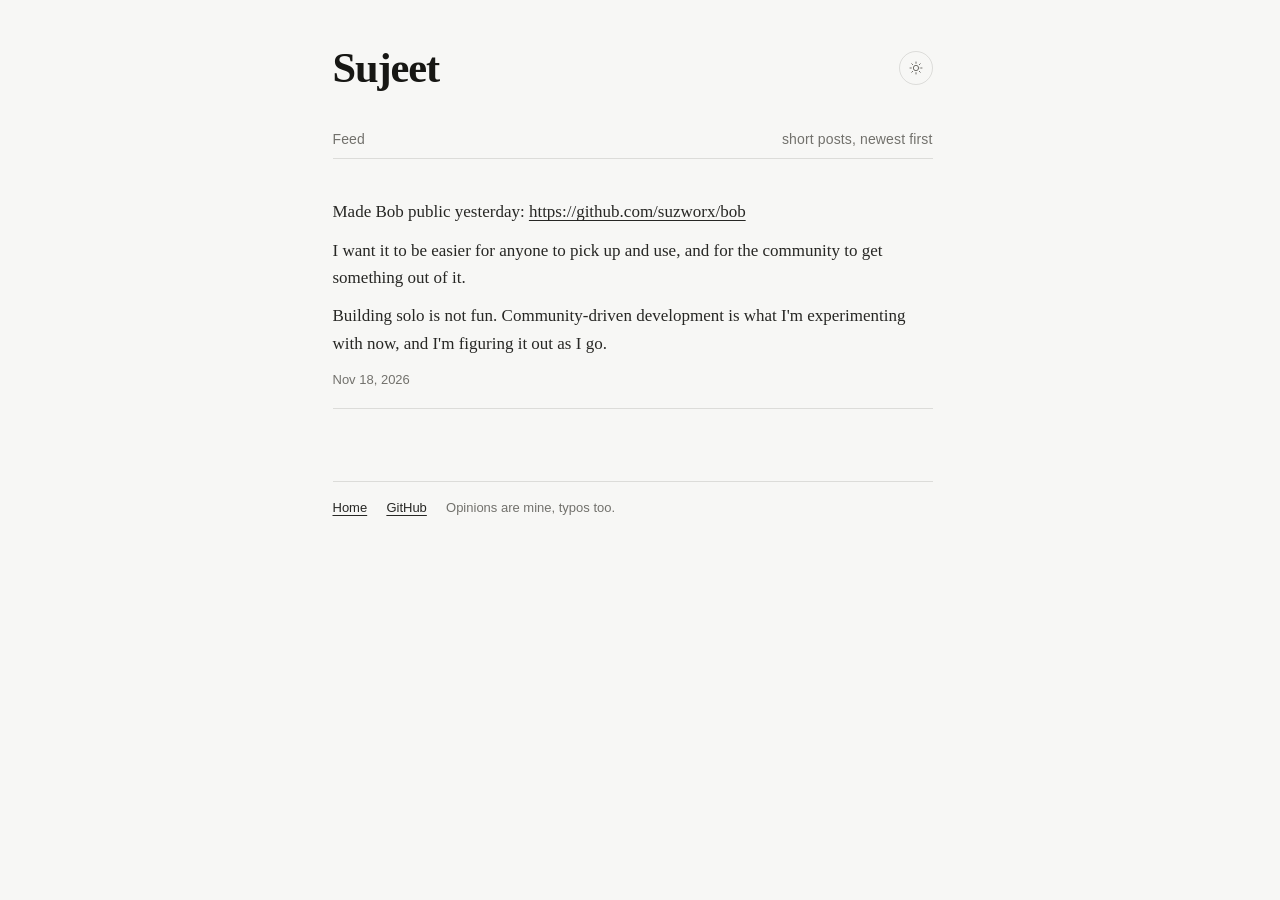
==== feed.html @ 8b657911 "Turn notes into a feed, with a Feed tab on the home bio Co-Authored-By: Claude Opus 5.5 <noreply@ant" ====
<!doctype html>
<html lang="en">
  <head>
    <meta charset="UTF-8" />
    <meta name="viewport" content="width=device-width, initial-scale=1" />
    <meta name="theme-color" content="#f7f7f5" media="(prefers-color-scheme: light)" />
    <meta name="theme-color" content="#191a1c" media="(prefers-color-scheme: dark)" />
    <meta name="description" content="Short posts and thoughts from Sujeet." />
    <title>Feed | Sujeet</title>
    <link rel="icon" href="assets/temple-favicon.png" type="image/png" />
    <link rel="apple-touch-icon" href="assets/temple-touch-icon.png" />
    <link rel="stylesheet" href="styles.css" />
    <script>
      document.documentElement.dataset.theme = localStorage.getItem("theme") || "system";
    </script>
  </head>
  <body>
    <main class="site-shell">
      <article class="content-frame">
        <header class="title-row">
          <h1><a href="./">Sujeet</a></h1>
          <button class="theme-toggle" type="button" aria-label="Change color theme" title="Change color theme">
            <svg aria-hidden="true" viewBox="0 0 24 24"><path d="M12 3v2m0 14v2M3 12h2m14 0h2M5.64 5.64l1.42 1.42m9.88 9.88 1.42 1.42m0-12.72-1.42 1.42M7.06 16.94l-1.42 1.42M16 12a4 4 0 1 1-8 0 4 4 0 0 1 8 0Z"/></svg>
          </button>
        </header>

        <div class="section-bar"><span>Feed</span><span>short posts, newest first</span></div>
        <div id="feed" class="note-list" aria-live="polite">
          <noscript><p>The feed needs JavaScript. Read it in <a href="feed.md">feed.md</a>.</p></noscript>
        </div>

        <footer>
          <a href="./">Home</a>
          <a href="https://github.com/suzworx" target="_blank" rel="noreferrer">GitHub</a>
          <span>Opinions are mine, typos too.</span>
        </footer>
      </article>
    </main>
    <script src="script.js"></script>
    <script src="feed.js"></script>
  </body>
</html>
---- styles.css ----
@font-face{font-family:"Iowan Local";src:local("Iowan Old Style"),local("Palatino");font-display:swap}
:root{--bg:#f7f7f5;--copy:#272724;--heading:#171714;--muted:#72716c;--line:rgba(39,39,36,.13);--panel:#eceee9;--orange:#f05a28;--blue:#2d5fd5;--green:#4d7d55;--paper:#fffef9;--reading:"Iowan Local","Iowan Old Style","Palatino Linotype",Palatino,Georgia,serif;--ui:ui-sans-serif,-apple-system,BlinkMacSystemFont,"Segoe UI",sans-serif;color-scheme:light}
html[data-theme="dark"]{--bg:#191a1c;--copy:#e8e6e0;--heading:#f7f5ef;--muted:#aaa7a0;--line:rgba(232,230,224,.16);--panel:#232529;--paper:#202225;--orange:#ff7446;--blue:#7298ff;--green:#81a98a;color-scheme:dark}
@media(prefers-color-scheme:dark){html[data-theme="system"]{--bg:#191a1c;--copy:#e8e6e0;--heading:#f7f5ef;--muted:#aaa7a0;--line:rgba(232,230,224,.16);--panel:#232529;--paper:#202225;--orange:#ff7446;--blue:#7298ff;--green:#81a98a;color-scheme:dark}}
*{box-sizing:border-box}html{background:var(--bg);scrollbar-gutter:stable}body{margin:0;background:var(--bg);color:var(--copy);font:17px/1.6 var(--reading);text-rendering:optimizeLegibility}.site-shell{--pad:clamp(1.25rem,3.4vw,3.25rem);min-height:100vh;padding:var(--pad);container-type:inline-size}.content-frame{--width:600px;width:min(100%,var(--width));margin-inline:auto}.home-layout,.home-copy{min-width:0}.title-row{display:flex;align-items:center;justify-content:space-between;margin-bottom:2.35rem}h1{margin:0;font-size:clamp(2.2rem,3.5vw,2.65rem);font-weight:600;line-height:1.15;letter-spacing:-.025em}h1 a{color:var(--heading);text-decoration:none}h1 a:hover{opacity:.7}h1 span{font-size:1.1em}.theme-toggle{width:34px;height:34px;display:grid;place-items:center;border:1px solid var(--line);border-radius:50%;background:transparent;color:var(--muted);cursor:pointer}.theme-toggle:hover{color:var(--heading);border-color:var(--muted)}.theme-toggle svg{width:16px;fill:none;stroke:currentColor;stroke-width:1.5;stroke-linecap:round}.bio-section{margin-bottom:3.4rem}.section-bar{display:flex;align-items:baseline;justify-content:space-between;border-bottom:1px solid var(--line);margin-bottom:1.35rem;padding-bottom:.55rem;color:var(--muted);font:14px/1.4 var(--ui);letter-spacing:.01em}.bio-options{display:flex;gap:1rem}.bio-options button{position:relative;border:0;background:none;padding:.2rem 0;color:inherit;font:inherit;cursor:pointer}.bio-options button:hover,.bio-options button[aria-pressed="true"]{color:var(--copy)}.bio-options button[aria-pressed="true"]::after{content:"";position:absolute;left:0;right:0;bottom:-.62rem;height:1px;background:var(--copy)}p{margin:0 0 1.45rem;text-wrap:pretty}.index-section{margin-top:3.5rem}.index-section h2{margin:0 0 1rem;color:var(--heading);font-size:1.45rem;line-height:1.4;font-weight:600;letter-spacing:-.02em}.focus-list{columns:2;column-gap:2.5rem;margin:.8em 0 0;padding-left:1.1em;list-style:square}.focus-list li{break-inside:avoid;margin-bottom:.2rem;padding-left:.15em}.focus-list li::marker{color:var(--muted)}.project-list{border-top:1px solid var(--line)}.project-row{display:grid;grid-template-columns:minmax(0,1fr) auto;align-items:baseline;gap:1.4rem;padding:.85rem 0;border-bottom:1px solid var(--line);color:var(--copy);text-decoration:none}.project-row span{display:flex;flex-direction:column}.project-row strong{font-weight:400}.project-row small{color:var(--muted);font:13px/1.45 var(--ui);margin-top:.15rem}.project-row em{color:var(--muted);font:normal 13px/1.4 var(--ui);white-space:nowrap}.project-list:hover .project-row{opacity:.62}.project-list:hover .project-row:hover{opacity:1}.project-row:focus-visible,.theme-toggle:focus-visible,.bio-options button:focus-visible,footer a:focus-visible{outline:2px solid var(--blue);outline-offset:3px}footer{display:flex;flex-wrap:wrap;gap:.55rem 1.2rem;margin-top:4.5rem;padding-top:1rem;border-top:1px solid var(--line);color:var(--muted);font:13px/1.5 var(--ui)}footer a{color:var(--copy);text-underline-offset:.2em}.home-visual{display:none}
@container(min-width:1100px){.home-layout{width:min(100cqi,1500px);margin-inline:calc((var(--width) - min(100cqi,1500px))/2);display:grid;grid-template-columns:minmax(0,1.75fr) minmax(380px,1fr);gap:clamp(2rem,3.6vw,3.75rem);align-items:start}.home-copy{width:min(100%,var(--width))}.home-visual{display:block;position:sticky;top:var(--pad);height:calc(100svh - 2 * var(--pad));min-height:min(72svh,760px);overflow:hidden;border:1px solid var(--line);border-radius:10px;background:var(--panel);isolation:isolate}}
.foundry-grid{position:absolute;inset:0;background-image:linear-gradient(var(--line) 1px,transparent 1px),linear-gradient(90deg,var(--line) 1px,transparent 1px);background-size:32px 32px;mask-image:linear-gradient(to bottom,black,transparent 88%)}.foundry{position:absolute;inset:8% 9% 9%}.rail{position:absolute;left:49%;width:2px;background:var(--copy);opacity:.42}.rail-a{top:5%;height:13%}.rail-b{top:32%;height:9%}.rail-c{top:58%;height:9%}.unit{position:absolute;left:50%;transform:translateX(-50%);width:min(88%,320px);height:14%;min-height:84px;border:1px solid var(--copy);background:var(--paper);box-shadow:6px 6px 0 var(--copy);display:grid;grid-template-columns:46px 1fr;grid-template-rows:1fr 1fr;align-items:end;padding:14px 18px;transition:transform .3s ease,box-shadow .3s ease}.unit i{grid-row:1/3;align-self:start;color:var(--muted);font:11px/1 var(--ui);font-style:normal}.unit b{font:600 clamp(20px,3vw,31px)/.9 var(--ui);letter-spacing:-.06em}.unit small{align-self:start;color:var(--muted);font:11px/1.2 var(--ui);text-transform:uppercase;letter-spacing:.08em}.unit:hover{transform:translateX(-50%) translate(-3px,-3px);box-shadow:10px 10px 0 var(--copy)}.lead{top:18%;border-top:6px solid var(--orange)}.build{top:41%;border-top:6px solid var(--blue)}.test{top:64%;border-top:6px solid var(--green)}.ship{top:87%;border-top:6px solid var(--heading)}.tag{position:absolute;left:50%;transform:translateX(-50%);font:10px/1 var(--ui);letter-spacing:.12em;text-transform:uppercase;color:var(--muted);white-space:nowrap}.input-tag{top:1%}.output-tag{bottom:-8%}.signal{position:absolute;border-radius:50%;filter:blur(.2px);animation:drift 8s ease-in-out infinite alternate}.signal-a{width:130px;height:130px;right:-18%;top:5%;background:color-mix(in srgb,var(--orange) 36%,transparent)}.signal-b{width:180px;height:180px;left:-30%;top:43%;background:color-mix(in srgb,var(--blue) 25%,transparent);animation-delay:-3s}.signal-c{width:140px;height:140px;right:-22%;bottom:-5%;background:color-mix(in srgb,var(--green) 28%,transparent);animation-delay:-5s}.stamp{position:absolute;right:-3%;top:26%;transform:rotate(9deg);color:var(--orange);border:2px solid currentColor;border-radius:50%;width:62px;height:62px;display:grid;place-items:center;text-align:center;font:700 12px/1 var(--ui);letter-spacing:.08em;opacity:.76}.meter{position:absolute;left:-2%;bottom:2%;display:flex;gap:4px;transform:rotate(-90deg);transform-origin:left bottom}.meter span{width:4px;background:var(--copy)}.meter span:nth-child(1){height:9px}.meter span:nth-child(2){height:18px}.meter span:nth-child(3){height:27px}.meter span:nth-child(4){height:15px}.meter span:nth-child(5){height:23px}.visual-caption{position:absolute;left:1rem;right:1rem;bottom:.7rem;display:flex;justify-content:space-between;margin:0;color:var(--muted);font:10px/1.2 var(--ui);letter-spacing:.06em;text-transform:uppercase}@keyframes drift{to{transform:translate(10px,18px) scale(1.08)}}
@media(max-width:639px){.site-shell{padding:2.5rem 1.25rem 1.25rem}.title-row{margin-bottom:2rem}.focus-list{columns:1}.project-row{grid-template-columns:1fr;gap:.2rem}.project-row em{font-size:12px}footer span{width:100%}}
.hero-image{width:100%;height:100%;display:block;object-fit:cover;object-position:center}.home-visual>.visual-caption{z-index:2;left:0;right:0;bottom:0;padding:2.8rem 1rem .85rem;color:#f7f2e8;background:linear-gradient(transparent,rgba(16,18,18,.68));text-shadow:0 1px 8px rgba(0,0,0,.35)}
@media(prefers-reduced-motion:reduce){*{scroll-behavior:auto!important;animation:none!important;transition:none!important}}
.facts-list{columns:1}
.note-list{margin-top:.4rem}.note{padding:1.1rem 0 1rem;border-bottom:1px solid var(--line)}.note p{margin:0 0 .7rem}.note p:last-of-type{margin-bottom:.5rem}.note code{font:.88em ui-monospace,SFMono-Regular,Menlo,monospace;background:var(--panel);padding:.1em .35em;border-radius:4px}.note a{color:var(--copy);text-underline-offset:.2em}.note .note-date{color:var(--muted);font:13px/1.4 var(--ui);text-decoration:none}.note .note-date:hover{color:var(--copy)}.note:target{background:linear-gradient(90deg,var(--panel),transparent)}
.feed-more{margin:1rem 0 0;font:14px/1.4 var(--ui)}.feed-more a{color:var(--copy);text-underline-offset:.2em}#bio-content .note:first-child{padding-top:0}
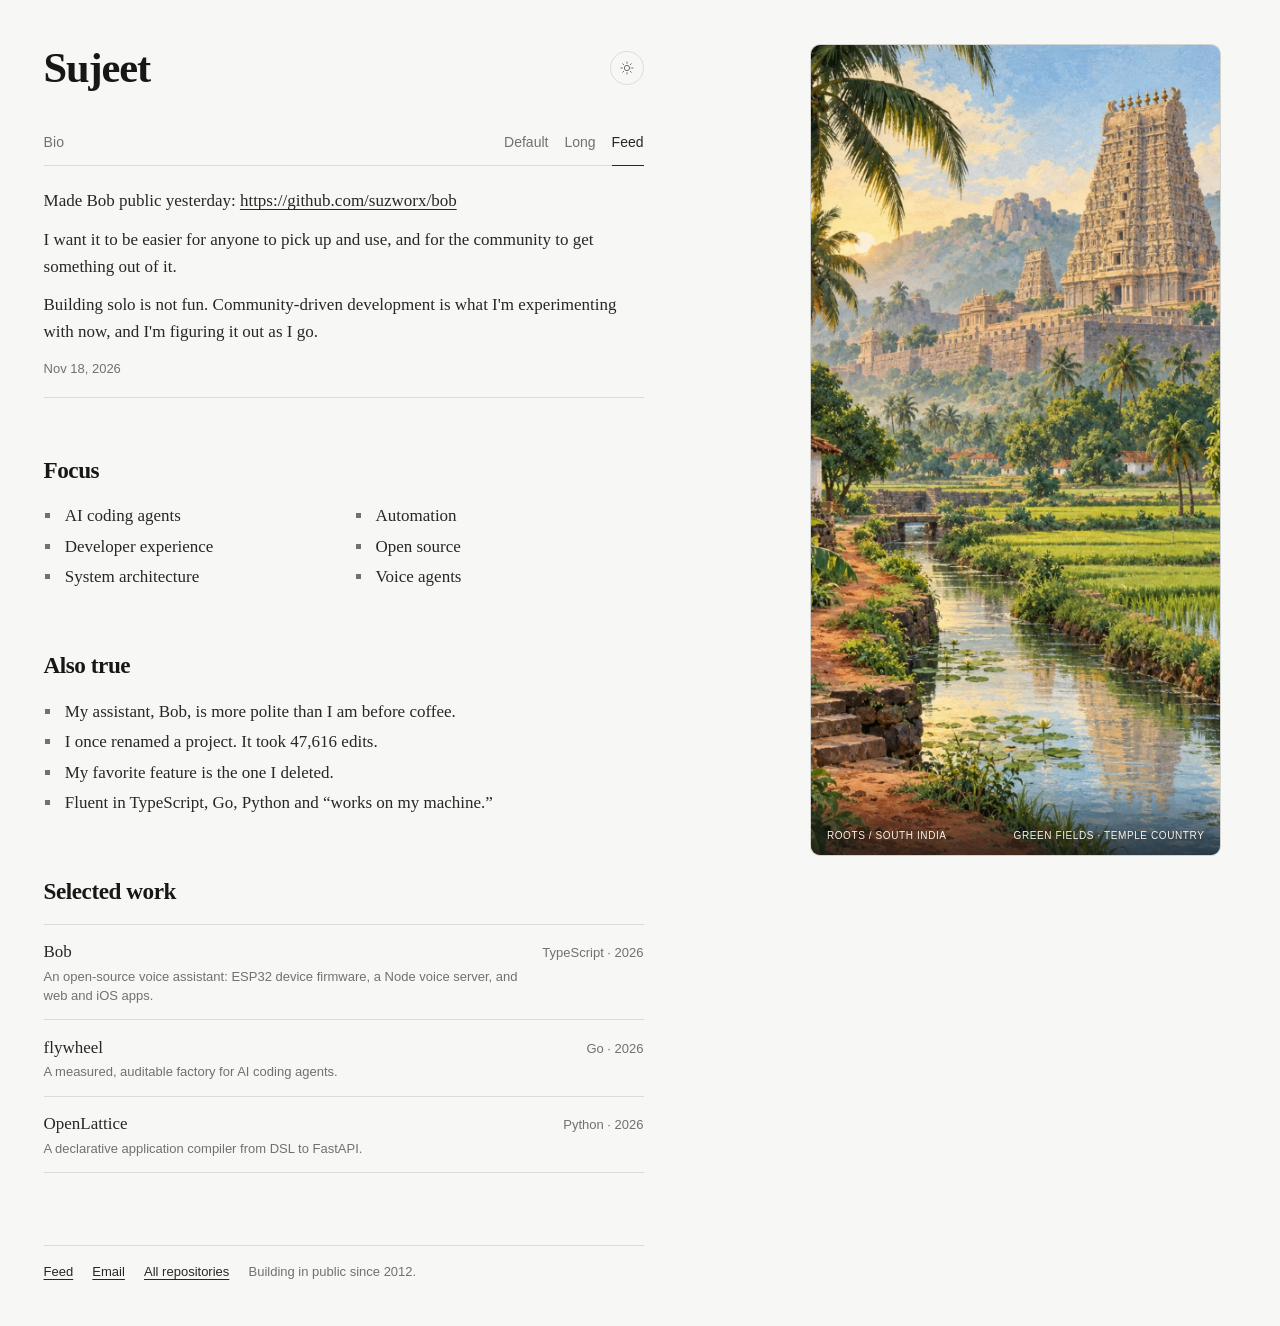
==== commit 27ce16a1: "Feed lives in the home Feed tab, showing every post Co-Authored-By: Claude Opus 5.5 <noreply@anthrop" ====
--- a/feed.html
+++ b/feed.html
@@ -1,42 +1,6 @@
 <!doctype html>
-<html lang="en">
-  <head>
-    <meta charset="UTF-8" />
-    <meta name="viewport" content="width=device-width, initial-scale=1" />
-    <meta name="theme-color" content="#f7f7f5" media="(prefers-color-scheme: light)" />
-    <meta name="theme-color" content="#191a1c" media="(prefers-color-scheme: dark)" />
-    <meta name="description" content="Short posts and thoughts from Sujeet." />
-    <title>Feed | Sujeet</title>
-    <link rel="icon" href="assets/temple-favicon.png" type="image/png" />
-    <link rel="apple-touch-icon" href="assets/temple-touch-icon.png" />
-    <link rel="stylesheet" href="styles.css" />
-    <script>
-      document.documentElement.dataset.theme = localStorage.getItem("theme") || "system";
-    </script>
-  </head>
-  <body>
-    <main class="site-shell">
-      <article class="content-frame">
-        <header class="title-row">
-          <h1><a href="./">Sujeet</a></h1>
-          <button class="theme-toggle" type="button" aria-label="Change color theme" title="Change color theme">
-            <svg aria-hidden="true" viewBox="0 0 24 24"><path d="M12 3v2m0 14v2M3 12h2m14 0h2M5.64 5.64l1.42 1.42m9.88 9.88 1.42 1.42m0-12.72-1.42 1.42M7.06 16.94l-1.42 1.42M16 12a4 4 0 1 1-8 0 4 4 0 0 1 8 0Z"/></svg>
-          </button>
-        </header>
-
-        <div class="section-bar"><span>Feed</span><span>short posts, newest first</span></div>
-        <div id="feed" class="note-list" aria-live="polite">
-          <noscript><p>The feed needs JavaScript. Read it in <a href="feed.md">feed.md</a>.</p></noscript>
-        </div>
-
-        <footer>
-          <a href="./">Home</a>
-          <a href="https://github.com/suzworx" target="_blank" rel="noreferrer">GitHub</a>
-          <span>Opinions are mine, typos too.</span>
-        </footer>
-      </article>
-    </main>
-    <script src="script.js"></script>
-    <script src="feed.js"></script>
-  </body>
-</html>
+<meta charset="UTF-8" />
+<title>Moved to the Feed tab</title>
+<script>location.replace("./" + (location.hash || "#feed"));</script>
+<meta http-equiv="refresh" content="0; url=./#feed" />
+<p>The feed now lives on the <a href="./#feed">home page</a>.</p>
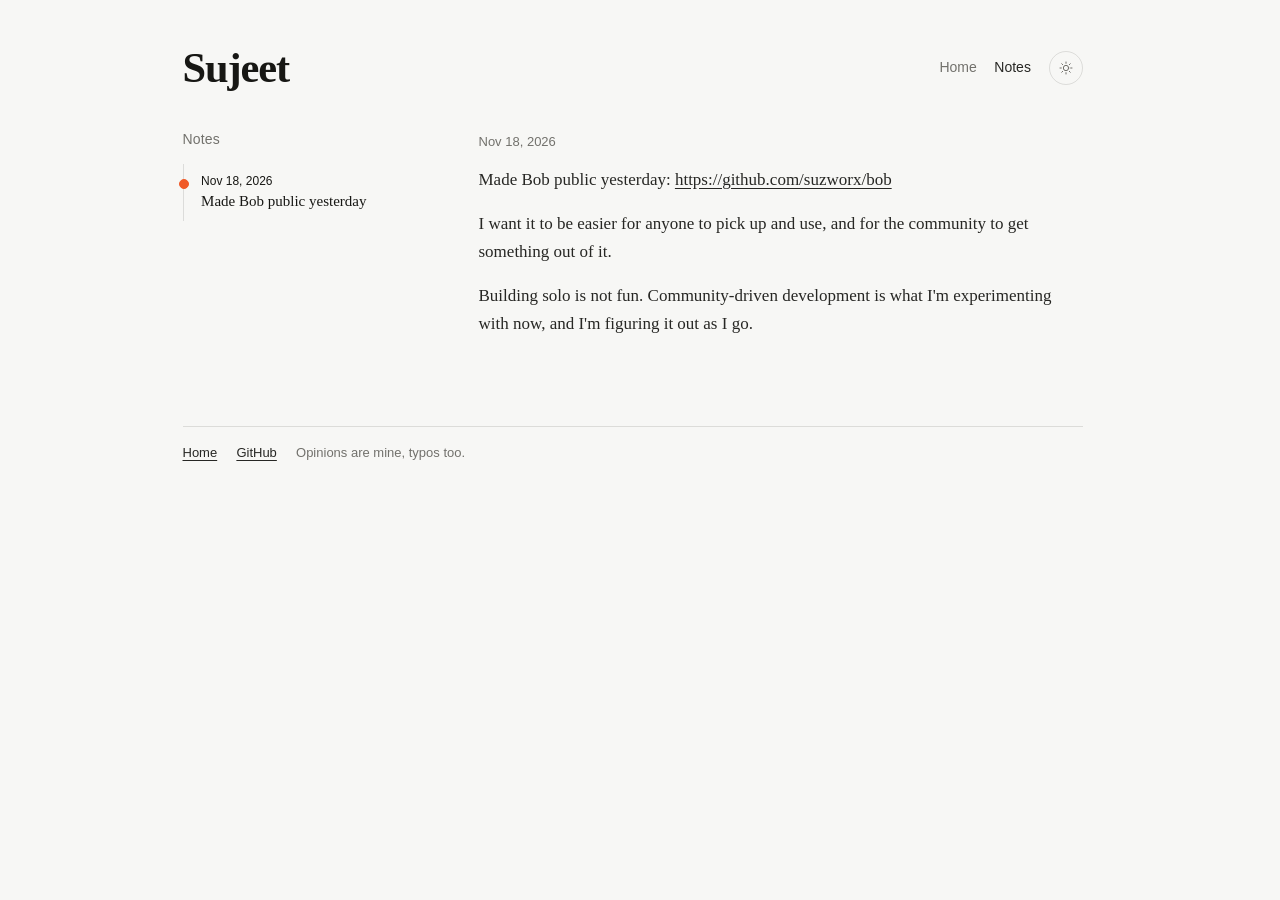
==== commit f7800dee: "Notes page with a timeline; Notes link at the top of home Co-Authored-By: Claude Opus 5.5 <noreply@a" ====
--- a/feed.html
+++ b/feed.html
@@ -1,6 +1,6 @@
 <!doctype html>
 <meta charset="UTF-8" />
-<title>Moved to the Feed tab</title>
-<script>location.replace("./" + (location.hash || "#feed"));</script>
-<meta http-equiv="refresh" content="0; url=./#feed" />
-<p>The feed now lives on the <a href="./#feed">home page</a>.</p>
+<title>Moved to Notes</title>
+<script>location.replace("notes.html" + (location.hash === "#feed" ? "" : location.hash));</script>
+<meta http-equiv="refresh" content="0; url=notes.html" />
+<p>The feed is now <a href="notes.html">Notes</a>.</p>
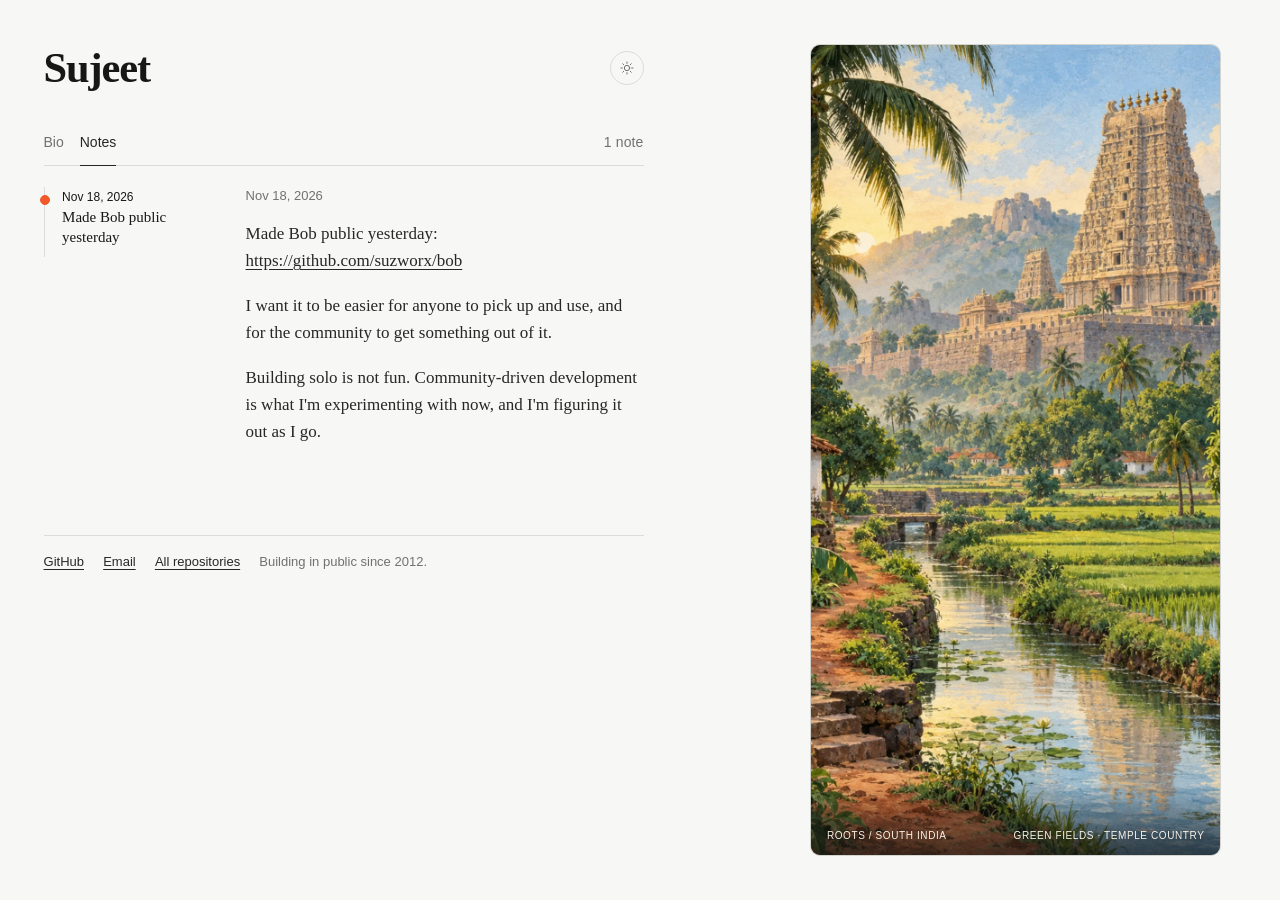
==== commit 6c97f43a: "Notes as a tab beside Bio; one consistent page; bio wording Co-Authored-By: Claude Opus 5.5 <noreply" ====
--- a/feed.html
+++ b/feed.html
@@ -1,6 +1,6 @@
 <!doctype html>
 <meta charset="UTF-8" />
 <title>Moved to Notes</title>
-<script>location.replace("notes.html" + (location.hash === "#feed" ? "" : location.hash));</script>
-<meta http-equiv="refresh" content="0; url=notes.html" />
-<p>The feed is now <a href="notes.html">Notes</a>.</p>
+<script>location.replace("./" + (location.hash && location.hash !== "#feed" ? location.hash : "#notes"));</script>
+<meta http-equiv="refresh" content="0; url=./#notes" />
+<p>The feed is now <a href="./#notes">Notes</a>.</p>
